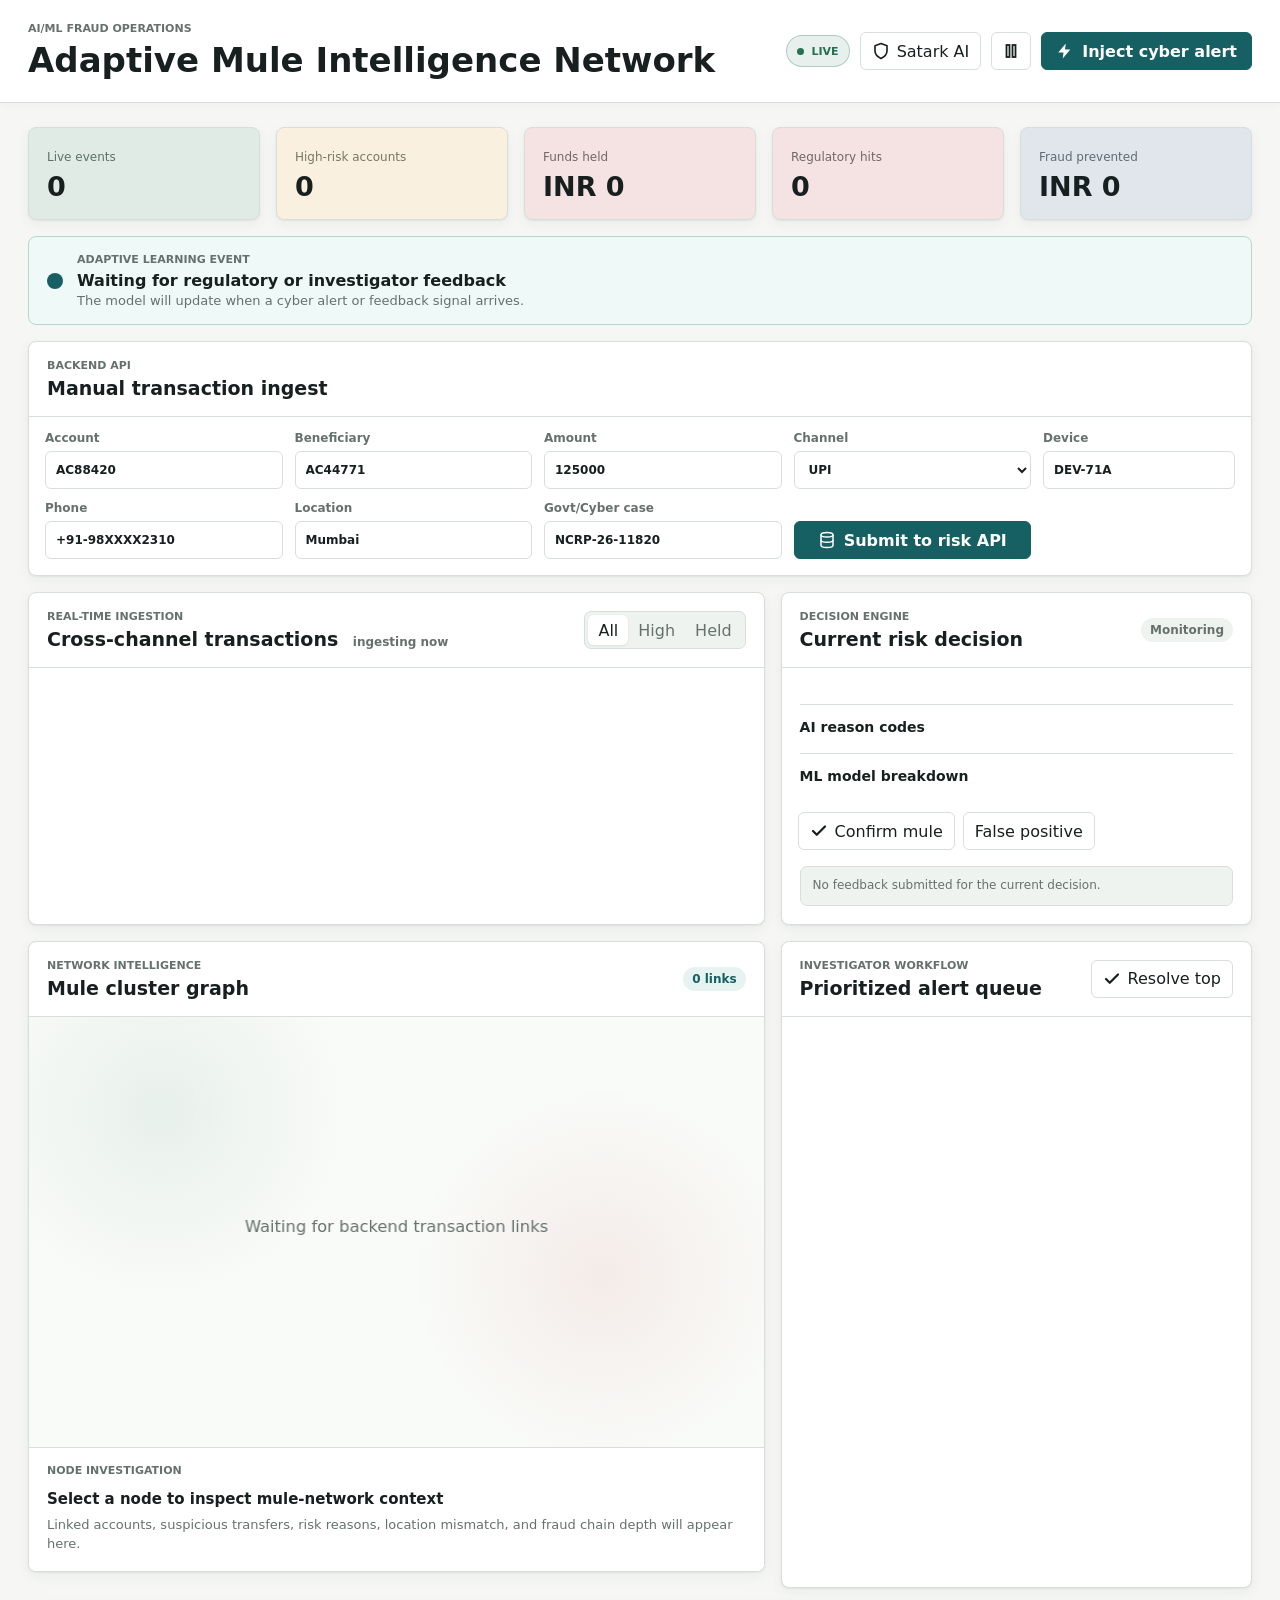
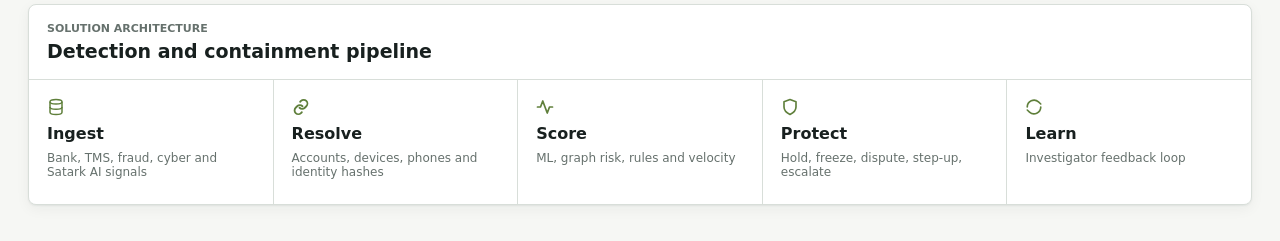
==== frontend/index.html @ 725f992f "Build adaptive mule intelligence prototype" ====
<!doctype html>
<html lang="en">
  <head>
    <meta charset="utf-8" />
    <meta name="viewport" content="width=device-width, initial-scale=1" />
    <title>Adaptive Mule Intelligence Network</title>
    <link rel="stylesheet" href="styles.css" />
  </head>
  <body>
    <header class="app-header">
      <div>
        <p class="eyebrow">AI/ML fraud operations</p>
        <h1>Adaptive Mule Intelligence Network</h1>
      </div>
      <div class="header-actions">
        <span class="live-pill"><i></i>LIVE</span>
        <a class="text-button" href="selfcheck.html">
          <span data-icon="shield"></span>
          Satark AI
        </a>
        <button id="pauseStream" class="icon-button" title="Pause stream" aria-label="Pause stream">
          <span data-icon="pause"></span>
        </button>
        <button id="seedIncident" class="primary-button">
          <span data-icon="zap"></span>
          Inject cyber alert
        </button>
      </div>
    </header>

    <main class="workspace">
      <section class="metrics-strip" aria-label="Risk metrics">
        <article class="risk-card safe">
          <span>Live events</span>
          <strong id="metricEvents">0</strong>
        </article>
        <article class="risk-card review">
          <span>High-risk accounts</span>
          <strong id="metricAccounts">0</strong>
        </article>
        <article class="risk-card freeze">
          <span>Funds held</span>
          <strong id="metricHeld">INR 0</strong>
        </article>
        <article class="risk-card freeze">
          <span>Regulatory hits</span>
          <strong id="metricRegHits">0</strong>
        </article>
        <article class="risk-card prevented">
          <span>Fraud prevented</span>
          <strong id="metricPrevented">INR 0</strong>
        </article>
      </section>

      <section class="adaptive-ticker" aria-live="polite">
        <div class="pulse-dot"></div>
        <div>
          <p class="eyebrow">Adaptive learning event</p>
          <strong id="learningTitle">Waiting for regulatory or investigator feedback</strong>
          <span id="learningDetail">The model will update when a cyber alert or feedback signal arrives.</span>
        </div>
      </section>

      <section class="operations-grid">
        <div class="panel ingest-panel">
          <div class="panel-heading">
            <div>
              <p class="eyebrow">Backend API</p>
              <h2>Manual transaction ingest</h2>
            </div>
          </div>
          <form id="ingestForm" class="ingest-form">
            <label>
              Account
              <input name="account" value="AC88420" required />
            </label>
            <label>
              Beneficiary
              <input name="beneficiary" value="AC44771" required />
            </label>
            <label>
              Amount
              <input name="amount" type="number" min="1" value="125000" required />
            </label>
            <label>
              Channel
              <select name="channel">
                <option>UPI</option>
                <option>IMPS</option>
                <option>NEFT</option>
                <option>RTGS</option>
                <option>CARD</option>
                <option>WALLET</option>
              </select>
            </label>
            <label>
              Device
              <input name="device" value="DEV-71A" required />
            </label>
            <label>
              Phone
              <input name="phone" value="+91-98XXXX2310" required />
            </label>
            <label>
              Location
              <input name="location" value="Mumbai" required />
            </label>
            <label>
              Govt/Cyber case
              <input name="caseId" value="NCRP-26-11820" />
            </label>
            <button class="primary-button" type="submit">
              <span data-icon="database"></span>
              Submit to risk API
            </button>
          </form>
        </div>

        <div class="panel stream-panel">
          <div class="panel-heading">
            <div>
              <p class="eyebrow">Real-time ingestion</p>
              <h2>Cross-channel transactions <small id="feedPulse">ingesting now</small></h2>
            </div>
            <div class="segmented" role="tablist" aria-label="Event filters">
              <button class="active" data-filter="all">All</button>
              <button data-filter="high">High</button>
              <button data-filter="held">Held</button>
            </div>
          </div>
          <div id="transactionList" class="transaction-list" aria-live="polite"></div>
        </div>

        <div class="panel risk-panel">
          <div class="panel-heading">
            <div>
              <p class="eyebrow">Decision engine</p>
              <h2>Current risk decision</h2>
            </div>
            <span id="decisionBadge" class="status-badge neutral">Monitoring</span>
          </div>
          <div id="decisionDetail" class="decision-detail"></div>
          <div class="reason-box">
            <h3>AI reason codes</h3>
            <ul id="reasonCodes"></ul>
          </div>
          <div class="reason-box">
            <h3>ML model breakdown</h3>
            <div id="modelBreakdown" class="model-breakdown"></div>
          </div>
          <div class="feedback-actions">
            <button id="confirmMule" class="text-button">
              <span data-icon="check"></span>
              Confirm mule
            </button>
            <button id="falsePositive" class="text-button">False positive</button>
          </div>
          <div id="feedbackStatus" class="feedback-status" aria-live="polite">No feedback submitted for the current decision.</div>
        </div>

        <div class="panel graph-panel">
          <div class="panel-heading">
            <div>
              <p class="eyebrow">Network intelligence</p>
              <h2>Mule cluster graph</h2>
            </div>
            <span id="clusterCount" class="status-badge">0 links</span>
          </div>
          <canvas id="networkCanvas" width="720" height="430" aria-label="Mule account graph"></canvas>
          <div id="graphTooltip" class="graph-tooltip" hidden></div>
          <div id="graphInspector" class="graph-inspector">
            <p class="eyebrow">Node investigation</p>
            <strong>Select a node to inspect mule-network context</strong>
            <span>Linked accounts, suspicious transfers, risk reasons, location mismatch, and fraud chain depth will appear here.</span>
          </div>
        </div>

        <div class="panel queue-panel">
          <div class="panel-heading">
            <div>
              <p class="eyebrow">Investigator workflow</p>
              <h2>Prioritized alert queue</h2>
            </div>
            <button id="resolveTop" class="text-button">
              <span data-icon="check"></span>
              Resolve top
            </button>
          </div>
          <div id="alertQueue" class="alert-queue"></div>
        </div>
      </section>

      <section class="panel architecture-panel">
        <div class="panel-heading">
          <div>
            <p class="eyebrow">Solution architecture</p>
            <h2>Detection and containment pipeline</h2>
          </div>
        </div>
          <div class="pipeline">
          <div><span data-icon="database"></span><strong>Ingest</strong><small>Bank, TMS, fraud, cyber and Satark AI signals</small></div>
          <div><span data-icon="link"></span><strong>Resolve</strong><small>Accounts, devices, phones and identity hashes</small></div>
          <div><span data-icon="activity"></span><strong>Score</strong><small>ML, graph risk, rules and velocity</small></div>
          <div><span data-icon="shield"></span><strong>Protect</strong><small>Hold, freeze, dispute, step-up, escalate</small></div>
          <div><span data-icon="refresh"></span><strong>Learn</strong><small>Investigator feedback loop</small></div>
        </div>
      </section>
    </main>

    <script src="app.js"></script>
  </body>
</html>
---- frontend/styles.css ----
:root {
  color-scheme: light;
  --bg: #f6f7f4;
  --surface: #ffffff;
  --surface-soft: #eef3f0;
  --ink: #18201f;
  --muted: #66716d;
  --line: #d8ded9;
  --brand: #166064;
  --brand-2: #5f7f3b;
  --danger: #b73535;
  --danger-strong: #a92828;
  --warning: #b36b16;
  --success: #24714d;
  --hold: #2c4f7f;
  --shadow-sm: 0 1px 2px rgba(24, 32, 31, 0.06), 0 4px 14px rgba(24, 32, 31, 0.05);
  --shadow-md: 0 3px 8px rgba(24, 32, 31, 0.08), 0 12px 28px rgba(24, 32, 31, 0.07);
  --space: 16px;
  font-family: Inter, ui-sans-serif, system-ui, -apple-system, BlinkMacSystemFont, "Segoe UI", sans-serif;
}

* {
  box-sizing: border-box;
}

body {
  margin: 0;
  min-height: 100vh;
  background: var(--bg);
  color: var(--ink);
}

button {
  font: inherit;
}

a {
  text-decoration: none;
}

.app-header {
  display: flex;
  align-items: center;
  justify-content: space-between;
  gap: 20px;
  padding: 22px 28px;
  border-bottom: 1px solid var(--line);
  background: rgba(255, 255, 255, 0.92);
  box-shadow: 0 1px 10px rgba(24, 32, 31, 0.04);
  position: sticky;
  top: 0;
  z-index: 10;
}

.eyebrow {
  margin: 0 0 5px;
  color: var(--muted);
  font-size: 11px;
  font-weight: 700;
  letter-spacing: 0;
  text-transform: uppercase;
}

h1,
h2,
h3 {
  margin: 0;
  letter-spacing: 0;
}

h1 {
  font-size: clamp(24px, 4vw, 34px);
}

h2 {
  font-size: 19px;
  font-weight: 800;
}

h2 small {
  color: var(--muted);
  font-size: 12px;
  font-weight: 700;
  margin-left: 8px;
}

h3 {
  font-size: 14px;
}

.header-actions,
.panel-heading,
.segmented,
.text-button,
.primary-button {
  display: flex;
  align-items: center;
}

.header-actions {
  gap: 10px;
}

.live-pill {
  display: inline-flex;
  align-items: center;
  gap: 7px;
  min-height: 32px;
  border: 1px solid rgba(36, 113, 77, 0.28);
  border-radius: 999px;
  padding: 0 10px;
  color: var(--success);
  background: rgba(36, 113, 77, 0.1);
  font-size: 11px;
  font-weight: 900;
}

.live-pill i {
  width: 7px;
  height: 7px;
  border-radius: 50%;
  background: var(--success);
  box-shadow: 0 0 0 0 rgba(36, 113, 77, 0.45);
  animation: liveBlink 1.25s ease-out infinite;
}

.primary-button,
.text-button,
.icon-button,
.segmented button {
  border: 1px solid var(--line);
  background: var(--surface);
  color: var(--ink);
  border-radius: 6px;
  min-height: 38px;
  cursor: pointer;
}

.primary-button {
  gap: 8px;
  padding: 0 14px;
  background: var(--brand);
  border-color: var(--brand);
  color: #fff;
  font-weight: 700;
}

.text-button {
  gap: 7px;
  padding: 0 11px;
}

.icon-button {
  width: 40px;
  display: grid;
  place-items: center;
}

[data-icon] {
  width: 18px;
  height: 18px;
  display: inline-block;
  background: currentColor;
  mask-size: contain;
  mask-repeat: no-repeat;
  mask-position: center;
}

[data-icon="pause"] { mask-image: url("data:image/svg+xml,%3Csvg xmlns='http://www.w3.org/2000/svg' viewBox='0 0 24 24' fill='none' stroke='black' stroke-width='2.4' stroke-linecap='round'%3E%3Crect x='6' y='4' width='4' height='16'/%3E%3Crect x='14' y='4' width='4' height='16'/%3E%3C/svg%3E"); }
[data-icon="play"] { mask-image: url("data:image/svg+xml,%3Csvg xmlns='http://www.w3.org/2000/svg' viewBox='0 0 24 24' fill='black'%3E%3Cpath d='M8 5v14l11-7z'/%3E%3C/svg%3E"); }
[data-icon="zap"] { mask-image: url("data:image/svg+xml,%3Csvg xmlns='http://www.w3.org/2000/svg' viewBox='0 0 24 24' fill='black'%3E%3Cpath d='M13 2 3 14h7l-1 8 10-12h-7z'/%3E%3C/svg%3E"); }
[data-icon="check"] { mask-image: url("data:image/svg+xml,%3Csvg xmlns='http://www.w3.org/2000/svg' viewBox='0 0 24 24' fill='none' stroke='black' stroke-width='3' stroke-linecap='round' stroke-linejoin='round'%3E%3Cpath d='m20 6-11 11-5-5'/%3E%3C/svg%3E"); }
[data-icon="database"] { mask-image: url("data:image/svg+xml,%3Csvg xmlns='http://www.w3.org/2000/svg' viewBox='0 0 24 24' fill='none' stroke='black' stroke-width='2'%3E%3Cellipse cx='12' cy='5' rx='8' ry='3'/%3E%3Cpath d='M4 5v14c0 1.7 3.6 3 8 3s8-1.3 8-3V5'/%3E%3Cpath d='M4 12c0 1.7 3.6 3 8 3s8-1.3 8-3'/%3E%3C/svg%3E"); }
[data-icon="link"] { mask-image: url("data:image/svg+xml,%3Csvg xmlns='http://www.w3.org/2000/svg' viewBox='0 0 24 24' fill='none' stroke='black' stroke-width='2.4' stroke-linecap='round'%3E%3Cpath d='M10 13a5 5 0 0 0 7.1 0l2-2a5 5 0 0 0-7.1-7.1l-1.1 1.1'/%3E%3Cpath d='M14 11a5 5 0 0 0-7.1 0l-2 2A5 5 0 0 0 12 20.1l1.1-1.1'/%3E%3C/svg%3E"); }
[data-icon="activity"] { mask-image: url("data:image/svg+xml,%3Csvg xmlns='http://www.w3.org/2000/svg' viewBox='0 0 24 24' fill='none' stroke='black' stroke-width='2.3' stroke-linecap='round' stroke-linejoin='round'%3E%3Cpath d='M22 12h-4l-3 8-6-16-3 8H2'/%3E%3C/svg%3E"); }
[data-icon="shield"] { mask-image: url("data:image/svg+xml,%3Csvg xmlns='http://www.w3.org/2000/svg' viewBox='0 0 24 24' fill='none' stroke='black' stroke-width='2.2' stroke-linejoin='round'%3E%3Cpath d='M12 22s8-4 8-10V5l-8-3-8 3v7c0 6 8 10 8 10z'/%3E%3C/svg%3E"); }
[data-icon="refresh"] { mask-image: url("data:image/svg+xml,%3Csvg xmlns='http://www.w3.org/2000/svg' viewBox='0 0 24 24' fill='none' stroke='black' stroke-width='2.2' stroke-linecap='round' stroke-linejoin='round'%3E%3Cpath d='M21 12a9 9 0 0 1-15 6.7L3 16'/%3E%3Cpath d='M3 12a9 9 0 0 1 15-6.7L21 8'/%3E%3C/svg%3E"); }
[data-icon="mic"] { mask-image: url("data:image/svg+xml,%3Csvg xmlns='http://www.w3.org/2000/svg' viewBox='0 0 24 24' fill='none' stroke='black' stroke-width='2.4' stroke-linecap='round' stroke-linejoin='round'%3E%3Cpath d='M12 2a3 3 0 0 0-3 3v7a3 3 0 0 0 6 0V5a3 3 0 0 0-3-3Z'/%3E%3Cpath d='M19 10v2a7 7 0 0 1-14 0v-2'/%3E%3Cpath d='M12 19v3'/%3E%3C/svg%3E"); }
[data-icon="volume"] { mask-image: url("data:image/svg+xml,%3Csvg xmlns='http://www.w3.org/2000/svg' viewBox='0 0 24 24' fill='none' stroke='black' stroke-width='2.3' stroke-linecap='round' stroke-linejoin='round'%3E%3Cpath d='M11 5 6 9H3v6h3l5 4V5Z'/%3E%3Cpath d='M15.5 8.5a5 5 0 0 1 0 7'/%3E%3Cpath d='M18.5 5.5a9 9 0 0 1 0 13'/%3E%3C/svg%3E"); }
[data-icon="upload"] { mask-image: url("data:image/svg+xml,%3Csvg xmlns='http://www.w3.org/2000/svg' viewBox='0 0 24 24' fill='none' stroke='black' stroke-width='2.3' stroke-linecap='round' stroke-linejoin='round'%3E%3Cpath d='M12 16V4'/%3E%3Cpath d='m7 9 5-5 5 5'/%3E%3Cpath d='M20 16.5V20H4v-3.5'/%3E%3C/svg%3E"); }

.workspace {
  padding: 24px 28px 36px;
}

.metrics-strip {
  display: grid;
  grid-template-columns: repeat(5, minmax(0, 1fr));
  gap: var(--space);
  margin-bottom: var(--space);
}

.metrics-strip article,
.panel {
  background: var(--surface);
  border: 1px solid var(--line);
  border-radius: 8px;
  box-shadow: var(--shadow-sm);
  transition: transform 160ms ease, box-shadow 160ms ease, border-color 160ms ease;
}

.metrics-strip article {
  position: relative;
  padding: 18px;
  overflow: hidden;
}

.metrics-strip article:hover,
.panel:hover {
  transform: translateY(-1px);
  box-shadow: var(--shadow-md);
}

.risk-card::before {
  content: "";
  position: absolute;
  inset: 0;
  opacity: 0.14;
  pointer-events: none;
}

.risk-card.safe::before {
  background: #24714d;
}

.risk-card.review::before {
  background: #d89823;
}

.risk-card.freeze::before {
  background: #b73535;
}

.risk-card.prevented::before {
  background: #2c4f7f;
}

.risk-card.learning::before {
  background: #166064;
}

.risk-card.freeze,
.risk-card.prevented {
  animation: riskPulse 2.4s ease-in-out infinite;
}

.metrics-strip span,
.item-meta,
.alert-meta,
small {
  color: var(--muted);
  font-size: 12px;
}

.metrics-strip strong {
  position: relative;
  display: block;
  margin-top: 8px;
  font-size: 27px;
  line-height: 1.05;
}

.adaptive-ticker {
  display: flex;
  align-items: center;
  gap: 14px;
  margin-bottom: var(--space);
  padding: 16px 18px;
  border: 1px solid #b9d5d1;
  border-radius: 8px;
  background: #eff9f7;
  box-shadow: 0 0 0 0 rgba(22, 96, 100, 0.24);
  animation: fraudPulse 2s ease-in-out infinite;
}

.adaptive-ticker strong,
.adaptive-ticker span {
  display: block;
}

.adaptive-ticker span {
  color: var(--muted);
  font-size: 13px;
  margin-top: 3px;
}

.pulse-dot {
  width: 16px;
  height: 16px;
  border-radius: 50%;
  background: var(--brand);
  box-shadow: 0 0 0 0 rgba(22, 96, 100, 0.5);
  animation: dotPulse 1.25s ease-out infinite;
  flex: 0 0 auto;
}

.operations-grid {
  display: grid;
  grid-template-columns: minmax(320px, 1.25fr) minmax(300px, 0.8fr);
  gap: var(--space);
}

.ingest-panel {
  grid-column: 1 / -1;
}

.ingest-form,
.identity-form {
  display: grid;
}

.ingest-form {
  grid-template-columns: repeat(4, minmax(0, 1fr)) auto;
  gap: 12px;
  align-items: end;
  padding: 14px 16px 16px;
}

.ingest-form label,
.identity-form label {
  color: var(--muted);
  display: grid;
  gap: 6px;
  font-size: 12px;
  font-weight: 700;
}

.ingest-form input,
.ingest-form select,
.identity-form input {
  width: 100%;
  min-height: 38px;
  border: 1px solid var(--line);
  border-radius: 6px;
  background: #fff;
  color: var(--ink);
  font: inherit;
  padding: 0 10px;
}

.ingest-form button {
  justify-content: center;
  white-space: nowrap;
}

.identity-form {
  grid-template-columns: 150px minmax(180px, 1fr) minmax(190px, 0.9fr) auto;
  gap: 12px;
  align-items: end;
  padding: 14px 16px 16px;
}

.identity-type {
  align-self: end;
}

.consent-row {
  grid-template-columns: 18px 1fr;
  align-items: center;
  gap: 8px;
  min-height: 38px;
  color: var(--ink);
}

.consent-row input {
  min-height: auto;
}

.identity-result {
  margin: 0 16px 14px;
  border: 1px solid var(--line);
  border-radius: 7px;
  background: var(--surface-soft);
  padding: 13px;
}

.identity-result.review {
  border-color: rgba(179, 107, 22, 0.34);
  background: rgba(179, 107, 22, 0.08);
}

.identity-result.urgent {
  border-color: rgba(169, 40, 40, 0.34);
  background: rgba(169, 40, 40, 0.08);
}

.identity-result.clear {
  border-color: rgba(36, 113, 77, 0.26);
  background: rgba(36, 113, 77, 0.08);
}

.identity-result strong,
.identity-result span {
  display: block;
}

.identity-result span,
.identity-result li span,
.identity-history-item span {
  color: var(--muted);
  font-size: 12px;
  line-height: 1.45;
}

.identity-result ul {
  margin: 10px 0 0;
  padding-left: 18px;
}

.identity-result li + li {
  margin-top: 8px;
}

.identity-history {
  display: grid;
  grid-template-columns: repeat(2, minmax(0, 1fr));
  gap: 8px;
  padding: 0 16px 16px;
}

.identity-history-item {
  border: 1px solid var(--line);
  border-radius: 7px;
  background: #fff;
  padding: 10px;
}

.identity-history-item.review {
  border-color: rgba(179, 107, 22, 0.28);
}

.identity-history-item.urgent {
  border-color: rgba(169, 40, 40, 0.32);
}

.selfcheck-page {
  background:
    linear-gradient(180deg, #f8faf7 0, #eef5f2 100%);
  font-size: 18px;
}

.selfcheck-header {
  position: static;
}

.selfcheck-shell {
  width: min(1180px, calc(100% - 32px));
  margin: 0 auto;
  padding: 24px 0 40px;
}

.selfcheck-intro {
  display: grid;
  grid-template-columns: minmax(0, 1fr) minmax(260px, 0.45fr);
  gap: 24px;
  align-items: end;
  margin-bottom: 18px;
}

.selfcheck-intro h2 {
  max-width: 760px;
  font-size: clamp(28px, 5vw, 46px);
  line-height: 1.05;
}

.selfcheck-intro p {
  max-width: 720px;
  color: var(--muted);
  font-size: 18px;
  line-height: 1.6;
}

.language-picker {
  display: flex;
  align-items: center;
  gap: 8px;
  color: var(--muted);
  font-size: 13px;
  font-weight: 800;
}

.language-picker select {
  min-height: 42px;
  border: 1px solid var(--line);
  border-radius: 6px;
  background: #fff;
  color: var(--ink);
  font: inherit;
  padding: 0 10px;
}

.selfcheck-trust-strip {
  display: grid;
  gap: 8px;
}

.selfcheck-trust-strip span {
  display: flex;
  justify-content: space-between;
  gap: 14px;
  border: 1px solid var(--line);
  border-radius: 7px;
  background: #fff;
  color: var(--muted);
  padding: 12px 14px;
  font-size: 15px;
}

.selfcheck-trust-strip strong {
  color: var(--ink);
}

.selfcheck-grid {
  display: grid;
  grid-template-columns: minmax(0, 1fr);
  gap: var(--space);
  max-width: 820px;
  margin: 0 auto;
}

.voice-panel {
  display: flex;
  align-items: center;
  justify-content: space-between;
  gap: 16px;
  padding: 18px;
  margin-bottom: var(--space);
  background: #fff;
}

.voice-copy {
  display: grid;
  gap: 5px;
}

.voice-copy span {
  color: var(--muted);
  font-size: 16px;
  line-height: 1.45;
}

.voice-actions {
  display: flex;
  gap: 10px;
  flex-wrap: wrap;
}

.voice-button {
  display: inline-flex;
  align-items: center;
  justify-content: center;
  gap: 10px;
  min-height: 56px;
  border: 1px solid var(--danger-strong);
  border-radius: 8px;
  background: var(--danger-strong);
  color: #fff;
  cursor: pointer;
  font: inherit;
  font-weight: 900;
  padding: 0 20px;
}

.voice-button.listening {
  animation: blinkSeverity 1s steps(2, jump-none) infinite;
}

.large-touch {
  min-height: 56px;
  font-weight: 800;
}

.selfcheck-form {
  display: grid;
  gap: 16px;
  padding: 20px;
}

.selfcheck-form label {
  color: var(--muted);
  display: grid;
  gap: 7px;
  font-size: 16px;
  font-weight: 800;
}

.selfcheck-form input {
  width: 100%;
  min-height: 58px;
  border: 1px solid var(--line);
  border-radius: 6px;
  background: #fff;
  color: var(--ink);
  font: inherit;
  padding: 0 14px;
  font-size: 22px;
}

.selfcheck-form .primary-button {
  justify-content: center;
  min-height: 58px;
  font-size: 19px;
}

.selfcheck-result {
  min-height: 210px;
  margin: 18px;
  display: grid;
  align-content: center;
  gap: 8px;
}

.next-steps {
  margin: 0 18px 18px;
  border: 1px solid var(--line);
  border-radius: 7px;
  background: #fff;
  padding: 15px;
}

.next-steps.review {
  border-color: rgba(179, 107, 22, 0.34);
}

.next-steps.urgent {
  border-color: rgba(169, 40, 40, 0.34);
}

.next-steps strong,
.next-steps span {
  display: block;
}

.next-steps span {
  color: var(--muted);
  font-size: 16px;
  line-height: 1.45;
  margin-top: 4px;
}

.selfcheck-history {
  grid-template-columns: 1fr;
  padding: 18px;
}

.guidance-list {
  display: grid;
  gap: 1px;
  background: var(--line);
}

.guidance-list article {
  display: grid;
  grid-template-columns: 24px 1fr;
  gap: 12px;
  background: #fff;
  padding: 16px 18px;
}

.guidance-list [data-icon] {
  color: var(--brand);
}

.guidance-list p {
  color: var(--muted);
  font-size: 16px;
  line-height: 1.45;
  margin: 4px 0 0;
}

.report-contacts {
  display: grid;
  gap: 8px;
  margin-top: 12px;
}

.report-contacts li {
  line-height: 1.4;
}

.satark-page {
  --satark-bg: #f7fbfd;
  --satark-blue: #2d7fb8;
  --satark-blue-soft: #e8f4fb;
  --satark-green: #2f8f68;
  --satark-green-soft: #e9f8ef;
  --satark-ink: #17313b;
  --satark-muted: #5f7680;
  --satark-line: #d8e8ef;
  background: var(--satark-bg);
  color: var(--satark-ink);
  font-family: "Segoe UI", Arial, "Noto Sans", sans-serif;
}

.satark-header {
  display: grid;
  grid-template-columns: 1fr auto 1fr;
  align-items: center;
  gap: 16px;
  width: min(1080px, calc(100% - 32px));
  margin: 0 auto;
  padding: 10px 0 0;
}

.satark-brand {
  grid-column: 2;
  text-align: center;
}

.satark-header h1 {
  font-size: clamp(32px, 6vw, 50px);
  font-weight: 650;
  letter-spacing: 0;
}

.satark-header-actions {
  display: flex;
  align-items: center;
  gap: 12px;
  flex-wrap: wrap;
  grid-column: 3;
  justify-self: end;
}

.satark-status,
.satark-inline-status {
  display: inline-flex;
  align-items: center;
  width: fit-content;
  min-height: 34px;
  border-radius: 999px;
  background: var(--satark-green-soft);
  color: var(--satark-green);
  font-size: 13px;
  font-weight: 900;
  padding: 0 12px;
}

.satark-status.danger,
.satark-inline-status.danger {
  background: #fff0f0;
  color: #b04444;
}

.satark-inline-status.watch {
  background: #fff5df;
  color: #9b6817;
}

.satark-shell {
  width: min(1080px, calc(100% - 24px));
  margin: 0 auto;
  padding: 0 0 36px;
}

.satark-detection {
  min-height: calc(100svh - 80px);
  display: grid;
  align-content: start;
  gap: 14px;
  padding: 8px 0 30px;
}

.satark-hero-copy {
  max-width: 760px;
  margin: 0 auto;
  text-align: center;
}

.satark-page .eyebrow {
  font-weight: 700;
}

.satark-page strong,
.satark-page h2,
.satark-page label {
  letter-spacing: 0;
}

.satark-hero-copy h2 {
  font-size: clamp(22px, 4vw, 34px);
  line-height: 1.18;
  font-weight: 650;
}

.satark-hero-copy p {
  color: var(--satark-muted);
  font-size: 18px;
  line-height: 1.55;
  margin: 14px auto 0;
  max-width: 650px;
}

.satark-search-card,
.satark-result-card,
.satark-accordion,
.satark-recommendation,
.satark-upload-section,
.satark-help,
.satark-voice-card {
  border: 1px solid var(--satark-line);
  border-radius: 18px;
  background: rgba(255, 255, 255, 0.96);
  box-shadow: 0 14px 40px rgba(45, 127, 184, 0.08);
}

.satark-search-card {
  display: grid;
  gap: 18px;
  width: min(720px, 100%);
  margin: 0 auto;
  padding: clamp(18px, 4vw, 30px);
}

.satark-tabs {
  display: grid;
  grid-template-columns: 1fr 1fr;
  gap: 8px;
  padding: 6px;
  border-radius: 14px;
  background: var(--satark-blue-soft);
}

.satark-tabs button {
  min-height: 52px;
  border: 0;
  border-radius: 10px;
  background: transparent;
  color: var(--satark-muted);
  cursor: pointer;
  font: inherit;
  font-weight: 700;
}

.satark-tabs button.active {
  background: #fff;
  color: var(--satark-blue);
  box-shadow: 0 4px 18px rgba(45, 127, 184, 0.12);
}

.satark-input-label {
  display: grid;
  gap: 8px;
  color: var(--satark-muted);
  font-size: 16px;
  font-weight: 700;
}

.satark-input-label input {
  width: 100%;
  min-height: 68px;
  border: 2px solid var(--satark-line);
  border-radius: 16px;
  background: #fff;
  color: var(--satark-ink);
  font: inherit;
  font-size: clamp(22px, 6vw, 32px);
  font-weight: 800;
  text-align: center;
  padding: 0 16px;
}

.satark-input-label input:focus {
  outline: 4px solid rgba(45, 127, 184, 0.15);
  border-color: var(--satark-blue);
}

.satark-consent {
  display: grid;
  grid-template-columns: 24px 1fr;
  gap: 10px;
  align-items: start;
  color: var(--satark-muted);
  font-size: 15px;
  line-height: 1.45;
}

.satark-consent input {
  width: 22px;
  height: 22px;
  margin-top: 1px;
}

.satark-primary,
.satark-voice-button,
.satark-soft-button {
  display: inline-flex;
  align-items: center;
  justify-content: center;
  gap: 10px;
  min-height: 62px;
  border-radius: 16px;
  cursor: pointer;
  font: inherit;
  font-size: 18px;
  font-weight: 700;
  padding: 0 20px;
}

.satark-primary {
  border: 1px solid var(--satark-blue);
  background: var(--satark-blue);
  color: #fff;
}

.satark-soft-button,
.satark-voice-button {
  border: 1px solid var(--satark-line);
  background: var(--satark-blue-soft);
  color: var(--satark-blue);
}

.satark-microcopy {
  margin: 0;
  color: var(--satark-green);
  font-size: 14px;
  font-weight: 800;
  text-align: center;
}

.satark-voice-card {
  width: min(720px, 100%);
  margin: 0 auto;
  display: flex;
  align-items: center;
  justify-content: space-between;
  gap: 14px;
  padding: 16px;
}

.satark-voice-card strong,
.satark-voice-card span {
  display: block;
}

.satark-voice-card span {
  color: var(--satark-muted);
  font-size: 15px;
  line-height: 1.4;
  margin-top: 3px;
}

.satark-result-section {
  display: grid;
  gap: 14px;
  width: min(720px, 100%);
  margin: 0 auto 26px;
  scroll-margin-top: 20px;
}

.satark-result-card {
  display: grid;
  grid-template-columns: 170px 1fr;
  gap: 22px;
  align-items: center;
  padding: clamp(18px, 4vw, 28px);
}

.satark-score-ring {
  --score: 0;
  width: 150px;
  aspect-ratio: 1;
  border-radius: 50%;
  display: grid;
  place-items: center;
  text-align: center;
  background:
    radial-gradient(circle at center, #fff 58%, transparent 60%),
    conic-gradient(var(--ring-color, var(--satark-green)) calc(var(--score) * 1%), #edf3f6 0);
}

.satark-score-ring strong {
  display: block;
  font-size: 34px;
  line-height: 1;
}

.satark-score-ring small {
  color: var(--satark-muted);
  font-size: 15px;
  font-weight: 900;
}

.satark-score-ring span {
  display: block;
  color: var(--satark-muted);
  font-size: 12px;
  font-weight: 900;
  margin-top: 5px;
  text-transform: uppercase;
}

.satark-score-ring.safe {
  --ring-color: var(--satark-green);
}

.satark-score-ring.watch {
  --ring-color: #d99a2b;
}

.satark-score-ring.danger {
  --ring-color: #d45b5b;
}

.satark-result-copy h2 {
  font-size: clamp(23px, 5vw, 34px);
  line-height: 1.12;
  margin-top: 10px;
}

.satark-result-copy p,
.satark-match-list span {
  color: var(--satark-muted);
  font-size: 17px;
  line-height: 1.5;
}

.satark-risk-badge {
  display: inline-flex;
  width: fit-content;
  border-radius: 999px;
  padding: 7px 12px;
  font-size: 13px;
  font-weight: 950;
}

.satark-risk-badge.safe {
  background: var(--satark-green-soft);
  color: var(--satark-green);
}

.satark-risk-badge.watch {
  background: #fff5df;
  color: #9b6817;
}

.satark-risk-badge.danger {
  background: #fff0f0;
  color: #b04444;
}

.satark-accordion {
  padding: 0;
  overflow: hidden;
}

.satark-accordion summary {
  cursor: pointer;
  min-height: 58px;
  display: flex;
  align-items: center;
  padding: 0 18px;
  color: var(--satark-ink);
  font-weight: 900;
}

.satark-accordion ul {
  margin: 0;
  padding: 0 22px 18px 40px;
  color: var(--satark-muted);
  line-height: 1.7;
}

.satark-recommendation {
  padding: 18px;
}

.satark-recommendation strong {
  display: block;
  font-size: 18px;
}

.satark-recommendation span {
  display: block;
  color: var(--satark-muted);
  font-size: 16px;
  line-height: 1.5;
  margin-top: 5px;
}

.satark-upload-section,
.satark-help {
  width: min(720px, 100%);
  margin: 0 auto 18px;
  padding: clamp(18px, 4vw, 24px);
}

.satark-upload-section h2,
.satark-help h2 {
  font-size: 25px;
}

.satark-upload-section p {
  color: var(--satark-muted);
  line-height: 1.5;
}

.satark-upload-grid {
  display: grid;
  grid-template-columns: 1fr 1fr;
  gap: 12px;
  margin-top: 14px;
}

.satark-upload-box {
  min-height: 160px;
  border: 2px dashed #abd4e8;
  border-radius: 18px;
  display: grid;
  place-items: center;
  align-content: center;
  gap: 7px;
  color: var(--satark-blue);
  background: #fbfdff;
  text-align: center;
  cursor: pointer;
  padding: 16px;
}

.satark-upload-box input {
  display: none;
}

.satark-upload-box [data-icon] {
  width: 34px;
  height: 34px;
}

.satark-upload-box small {
  color: var(--satark-muted);
  font-size: 13px;
}

.satark-help-list {
  display: grid;
  gap: 10px;
}

.satark-help-list article {
  border-radius: 14px;
  background: var(--satark-green-soft);
  padding: 14px;
}

.satark-help-list p {
  color: var(--satark-muted);
  line-height: 1.45;
  margin: 5px 0 0;
}

@media (max-width: 720px) {
  .satark-header,
  .satark-header-actions,
  .satark-voice-card {
    align-items: stretch;
    flex-direction: column;
  }

  .satark-header {
    display: grid;
    grid-template-columns: 1fr;
  }

  .satark-brand,
  .satark-header-actions {
    grid-column: auto;
    justify-self: stretch;
    text-align: center;
  }

  .satark-detection {
    min-height: auto;
    padding-top: 12px;
  }

  .satark-result-card {
    grid-template-columns: 1fr;
    justify-items: center;
    text-align: center;
  }

  .satark-upload-grid {
    grid-template-columns: 1fr;
  }

  .language-picker,
  .language-picker select,
  .satark-primary,
  .satark-voice-button,
  .satark-soft-button {
    width: 100%;
  }
}

.panel {
  min-width: 0;
  overflow: hidden;
}

.panel-heading {
  justify-content: space-between;
  gap: 12px;
  padding: 17px 18px;
  border-bottom: 1px solid var(--line);
}

.segmented {
  padding: 3px;
  border: 1px solid var(--line);
  border-radius: 7px;
  background: var(--surface-soft);
}

.segmented button {
  min-height: 30px;
  padding: 0 10px;
  border: 0;
  background: transparent;
  color: var(--muted);
}

.segmented button.active {
  background: var(--surface);
  color: var(--ink);
  box-shadow: 0 1px 3px rgba(0, 0, 0, 0.08);
}

.transaction-list,
.alert-queue {
  display: grid;
  gap: 10px;
  padding: 14px;
  max-height: 456px;
  overflow: auto;
  scroll-behavior: smooth;
}

.transaction-item,
.alert-item {
  border: 1px solid var(--line);
  border-radius: 7px;
  padding: 12px;
  background: #fff;
  box-shadow: 0 1px 5px rgba(24, 32, 31, 0.04);
  transition: transform 160ms ease, border-color 160ms ease, box-shadow 160ms ease;
}

.transaction-item {
  position: relative;
  animation: transactionFlow 420ms ease-out both;
}

.transaction-item:first-child {
  box-shadow: 0 0 0 1px rgba(22, 96, 100, 0.1), var(--shadow-sm);
}

.transaction-item:hover,
.alert-item:hover {
  transform: translateY(-1px);
  border-color: #c6d0ca;
  box-shadow: var(--shadow-sm);
}

.transaction-item::before {
  content: "";
  position: absolute;
  left: 0;
  top: 0;
  bottom: 0;
  width: 4px;
  background: var(--success);
}

.transaction-item.risk-review::before {
  background: var(--warning);
}

.transaction-item.risk-freeze::before {
  background: var(--danger-strong);
  animation: blinkSeverity 1s steps(2, jump-none) infinite;
}

.transaction-item.risk-freeze {
  border-color: rgba(169, 40, 40, 0.38);
  box-shadow: 0 0 0 1px rgba(169, 40, 40, 0.08), var(--shadow-sm);
}

.transaction-item.risk-review {
  border-color: rgba(179, 107, 22, 0.34);
}

.item-top,
.alert-top {
  display: flex;
  align-items: start;
  justify-content: space-between;
  gap: 10px;
}

.channel {
  font-weight: 800;
  color: var(--brand);
}

.amount {
  font-weight: 800;
}

.risk-chip {
  display: inline-flex;
  align-items: center;
  min-height: 22px;
  border-radius: 999px;
  padding: 2px 8px;
  font-size: 11px;
  font-weight: 800;
  margin-left: 8px;
  vertical-align: 1px;
}

.risk-chip.safe {
  color: var(--success);
  background: rgba(36, 113, 77, 0.12);
}

.risk-chip.review {
  color: var(--warning);
  background: rgba(179, 107, 22, 0.14);
}

.risk-chip.freeze {
  color: var(--danger-strong);
  background: rgba(169, 40, 40, 0.12);
}

.risk-meter {
  height: 7px;
  margin-top: 10px;
  border-radius: 999px;
  background: var(--surface-soft);
  overflow: hidden;
}

.risk-meter span {
  display: block;
  height: 100%;
  background: var(--success);
}

.risk-meter span.medium {
  background: var(--warning);
}

.risk-meter span.high {
  background: var(--danger);
}

.status-badge {
  white-space: nowrap;
  border-radius: 999px;
  padding: 5px 9px;
  color: var(--brand);
  background: #e7f3f1;
  font-size: 12px;
  font-weight: 800;
}

.status-badge.high,
.status-badge.block {
  color: #fff;
  background: var(--danger-strong);
  animation: blinkSeverity 1s steps(2, jump-none) infinite;
}

.status-badge.hold {
  color: #fff;
  background: var(--hold);
  animation: alertGlow 1.8s ease-in-out infinite;
}

.status-badge.medium {
  color: #fff;
  background: var(--warning);
}

.status-badge.neutral {
  color: var(--muted);
  background: var(--surface-soft);
}

.decision-detail {
  padding: 18px;
  display: grid;
  grid-template-columns: repeat(2, minmax(0, 1fr));
  gap: 12px;
}

.detail-cell {
  border: 1px solid var(--line);
  border-radius: 7px;
  padding: 12px;
  background: var(--surface-soft);
}

.detail-cell span {
  display: block;
  color: var(--muted);
  font-size: 12px;
  margin-bottom: 4px;
}

.detail-cell strong {
  font-size: 16px;
  overflow-wrap: anywhere;
}

.reason-box {
  margin: 0 18px 18px;
  border-top: 1px solid var(--line);
  padding-top: 14px;
}

.reason-box ul {
  margin: 10px 0 0;
  padding-left: 18px;
  color: var(--muted);
  line-height: 1.55;
}

.model-breakdown {
  display: grid;
  grid-template-columns: repeat(2, minmax(0, 1fr));
  gap: 10px;
  margin-top: 10px;
}

.model-chip {
  border: 1px solid var(--line);
  border-radius: 7px;
  background: var(--surface-soft);
  padding: 10px;
}

.model-chip span {
  display: block;
  color: var(--muted);
  font-size: 11px;
}

.model-chip strong {
  display: block;
  margin-top: 3px;
  font-size: 14px;
  line-height: 1.25;
  overflow-wrap: anywhere;
}

.feedback-actions {
  display: flex;
  gap: 8px;
  padding: 0 16px 16px;
  flex-wrap: wrap;
}

.feedback-actions .text-button {
  transition: transform 140ms ease, box-shadow 180ms ease, border-color 180ms ease, background 180ms ease;
}

.feedback-actions .text-button:active {
  transform: translateY(1px);
}

.feedback-actions .text-button.loading {
  color: var(--muted);
  background: var(--surface-soft);
  cursor: wait;
}

.feedback-actions .text-button.success {
  border-color: rgba(36, 113, 77, 0.35);
  background: rgba(36, 113, 77, 0.1);
  color: var(--success);
  box-shadow: 0 0 0 3px rgba(36, 113, 77, 0.09);
}

#falsePositive.success {
  border-color: rgba(179, 107, 22, 0.35);
  background: rgba(179, 107, 22, 0.1);
  color: var(--warning);
  box-shadow: 0 0 0 3px rgba(179, 107, 22, 0.09);
}

.feedback-status {
  margin: 0 18px 18px;
  border: 1px solid var(--line);
  border-radius: 7px;
  background: var(--surface-soft);
  color: var(--muted);
  font-size: 12px;
  line-height: 1.45;
  padding: 10px 12px;
  overflow-wrap: anywhere;
  transition: border-color 180ms ease, background 180ms ease, color 180ms ease;
}

.feedback-status.success {
  border-color: rgba(36, 113, 77, 0.28);
  background: rgba(36, 113, 77, 0.09);
  color: var(--success);
}

.feedback-status.review {
  border-color: rgba(179, 107, 22, 0.28);
  background: rgba(179, 107, 22, 0.09);
  color: var(--warning);
}

.graph-panel {
  grid-column: 1;
}

.queue-panel {
  grid-column: 2;
  grid-row: span 2;
}

canvas {
  display: block;
  width: 100%;
  height: 430px;
  cursor: pointer;
  background:
    radial-gradient(circle at 18% 22%, rgba(36, 113, 77, 0.08), transparent 28%),
    radial-gradient(circle at 78% 60%, rgba(183, 53, 53, 0.08), transparent 30%),
    #f9fbf8;
}

.graph-panel {
  position: relative;
}

.graph-tooltip {
  position: absolute;
  z-index: 4;
  max-width: 260px;
  border: 1px solid rgba(22, 96, 100, 0.2);
  border-radius: 7px;
  background: rgba(255, 255, 255, 0.96);
  box-shadow: var(--shadow-md);
  padding: 10px;
  color: var(--ink);
  font-size: 12px;
  pointer-events: none;
}

.graph-tooltip strong {
  display: block;
  margin-bottom: 4px;
}

.graph-tooltip span {
  display: block;
  color: var(--muted);
  line-height: 1.35;
}

.graph-inspector {
  border-top: 1px solid var(--line);
  padding: 16px 18px 18px;
  display: grid;
  gap: 8px;
  background: #fff;
}

.graph-inspector strong {
  font-size: 15px;
}

.graph-inspector span,
.graph-inspector li {
  color: var(--muted);
  font-size: 13px;
  line-height: 1.45;
}

.graph-inspector ul {
  margin: 2px 0 0;
  padding-left: 18px;
}

.architecture-panel {
  margin-top: var(--space);
}

.pipeline {
  display: grid;
  grid-template-columns: repeat(5, minmax(0, 1fr));
  gap: 1px;
  background: var(--line);
}

.pipeline div {
  min-height: 124px;
  padding: 18px;
  background: #fff;
  display: grid;
  align-content: start;
  gap: 8px;
}

.pipeline [data-icon] {
  color: var(--brand-2);
}

.pipeline strong,
.pipeline small {
  display: block;
}

@media (max-width: 980px) {
  .metrics-strip,
  .operations-grid,
  .pipeline,
  .ingest-form,
  .selfcheck-intro,
  .identity-form,
  .identity-history {
    grid-template-columns: 1fr 1fr;
  }

  .graph-panel,
  .queue-panel,
  .selfcheck-card,
  .selfcheck-result-panel,
  .selfcheck-history-panel,
  .selfcheck-info-panel {
    grid-column: auto;
    grid-row: auto;
  }
}

@media (max-width: 820px) {
  .voice-panel,
  .selfcheck-header .header-actions {
    align-items: stretch;
    flex-direction: column;
  }

  .voice-actions,
  .voice-button,
  .large-touch,
  .language-picker,
  .language-picker select {
    width: 100%;
  }
}

@keyframes transactionFlow {
  from {
    opacity: 0;
    transform: translateX(-14px);
  }
  to {
    opacity: 1;
    transform: translateX(0);
  }
}

@keyframes alertSlideIn {
  from {
    opacity: 0;
    transform: translateY(7px);
  }
  to {
    opacity: 1;
    transform: translateY(0);
  }
}

.alert-item {
  animation: alertSlideIn 260ms ease-out both;
}

.alert-item:first-child {
  border-color: rgba(183, 53, 53, 0.28);
  background: linear-gradient(90deg, rgba(183, 53, 53, 0.055), #fff 34%);
}

@keyframes blinkSeverity {
  50% {
    filter: brightness(1.35);
    box-shadow: 0 0 0 3px rgba(183, 53, 53, 0.16);
  }
}

@keyframes alertGlow {
  50% {
    box-shadow: 0 0 0 3px rgba(44, 79, 127, 0.16);
  }
}

@keyframes fraudPulse {
  50% {
    box-shadow: 0 0 0 5px rgba(22, 96, 100, 0.1);
  }
}

@keyframes dotPulse {
  70% {
    box-shadow: 0 0 0 12px rgba(22, 96, 100, 0);
  }
  100% {
    box-shadow: 0 0 0 0 rgba(22, 96, 100, 0);
  }
}

@keyframes riskPulse {
  50% {
    transform: translateY(-1px);
  }
}

@keyframes liveBlink {
  70% {
    box-shadow: 0 0 0 9px rgba(36, 113, 77, 0);
  }
  100% {
    box-shadow: 0 0 0 0 rgba(36, 113, 77, 0);
  }
}

@keyframes ingestionFlash {
  50% {
    color: var(--brand);
  }
}

.feed-active {
  animation: ingestionFlash 700ms ease;
}

@media (max-width: 680px) {
  .app-header,
  .panel-heading {
    align-items: stretch;
    flex-direction: column;
  }

  .workspace,
  .app-header {
    padding-left: 14px;
    padding-right: 14px;
  }

  .metrics-strip,
  .operations-grid,
    .pipeline,
    .decision-detail,
    .ingest-form,
    .selfcheck-intro,
    .identity-form,
    .identity-history,
    .model-breakdown {
    grid-template-columns: 1fr;
  }

  .header-actions {
    justify-content: space-between;
  }
}
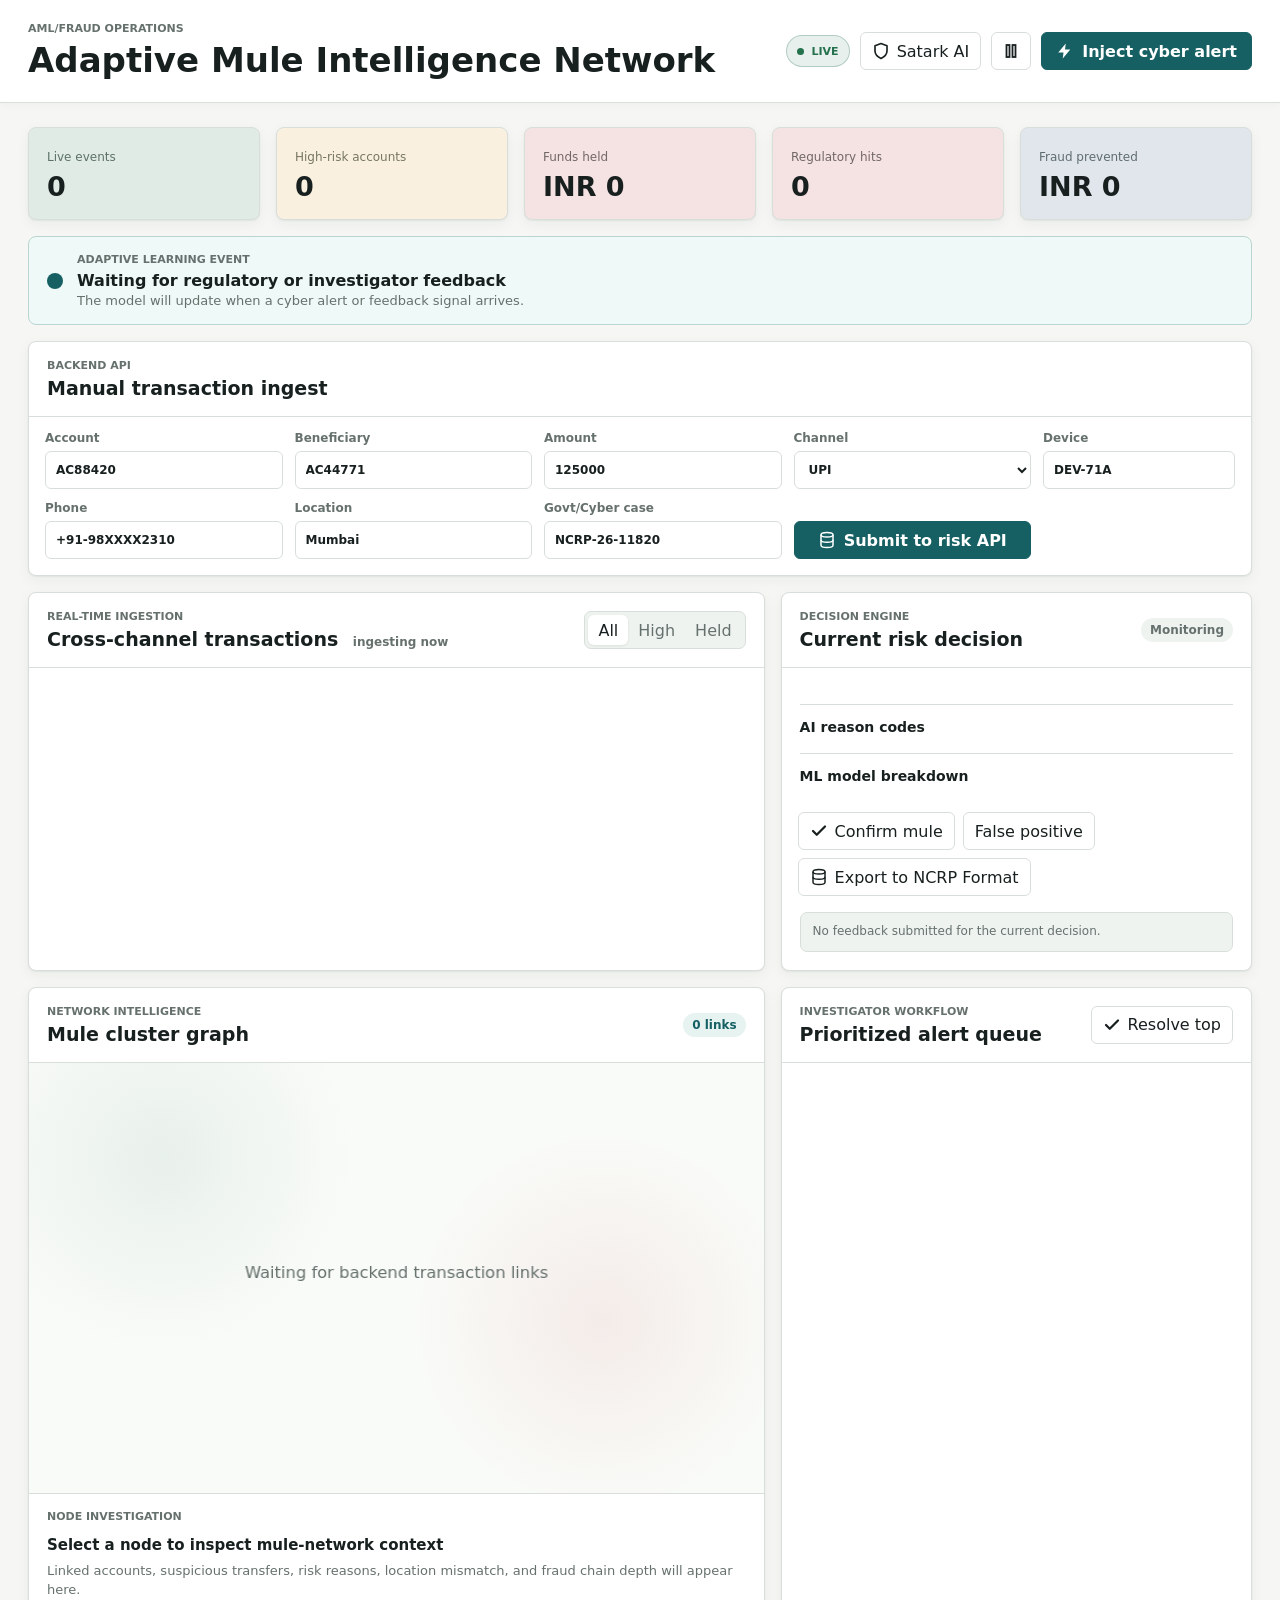
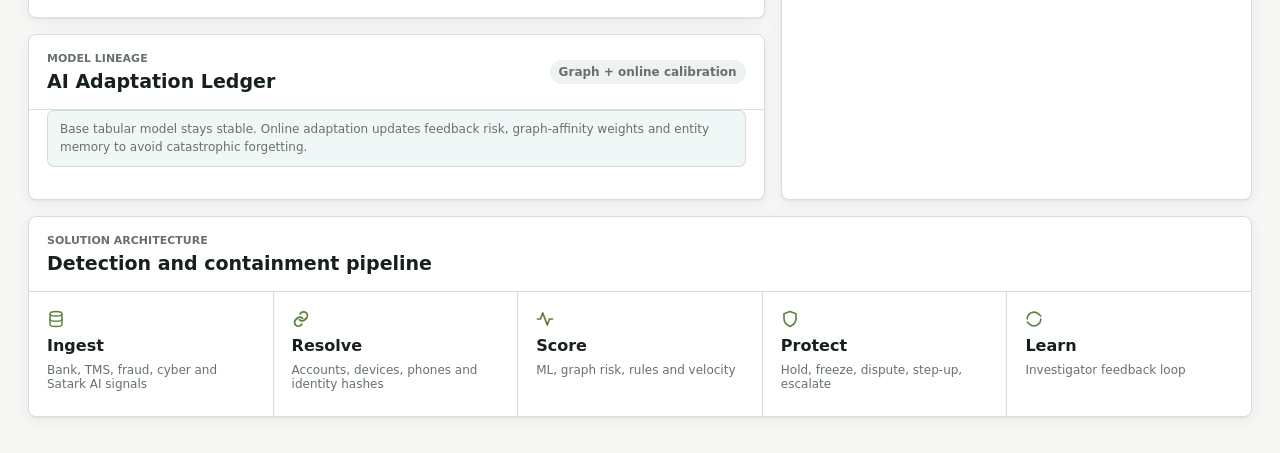
==== commit 8c7b0bde: "Add adaptation ledger and deployment config" ====
--- a/frontend/index.html
+++ b/frontend/index.html
@@ -9,7 +9,7 @@
   <body>
     <header class="app-header">
       <div>
-        <p class="eyebrow">AI/ML fraud operations</p>
+        <p class="eyebrow">AML/FRAUD OPERATIONS</p>
         <h1>Adaptive Mule Intelligence Network</h1>
       </div>
       <div class="header-actions">
@@ -154,8 +154,13 @@
               Confirm mule
             </button>
             <button id="falsePositive" class="text-button">False positive</button>
+            <button id="exportNcrp" class="text-button" type="button">
+              <span data-icon="database"></span>
+              Export to NCRP Format
+            </button>
           </div>
           <div id="feedbackStatus" class="feedback-status" aria-live="polite">No feedback submitted for the current decision.</div>
+          <pre id="ncrpOutput" class="ncrp-output" hidden></pre>
         </div>
 
         <div class="panel graph-panel">
@@ -188,6 +193,20 @@
           </div>
           <div id="alertQueue" class="alert-queue"></div>
         </div>
+
+        <div class="panel lineage-panel">
+          <div class="panel-heading">
+            <div>
+              <p class="eyebrow">Model lineage</p>
+              <h2>AI Adaptation Ledger</h2>
+            </div>
+            <span class="status-badge neutral">Graph + online calibration</span>
+          </div>
+          <div class="lineage-note">
+            Base tabular model stays stable. Online adaptation updates feedback risk, graph-affinity weights and entity memory to avoid catastrophic forgetting.
+          </div>
+          <div id="lineageList" class="lineage-list" aria-live="polite"></div>
+        </div>
       </section>
 
       <section class="panel architecture-panel">
@@ -207,6 +226,7 @@
       </section>
     </main>
 
+    <script src="config.js"></script>
     <script src="app.js"></script>
   </body>
 </html>
--- a/frontend/styles.css
+++ b/frontend/styles.css
@@ -1515,6 +1515,20 @@
   color: var(--warning);
 }
 
+.ncrp-output {
+  margin: 0 18px 18px;
+  max-height: 240px;
+  overflow: auto;
+  border: 1px solid rgba(22, 96, 100, 0.18);
+  border-radius: 7px;
+  background: #0f1918;
+  color: #e8f3ee;
+  font-size: 12px;
+  line-height: 1.45;
+  padding: 12px;
+  white-space: pre-wrap;
+}
+
 .graph-panel {
   grid-column: 1;
 }
@@ -1522,6 +1536,70 @@
 .queue-panel {
   grid-column: 2;
   grid-row: span 2;
+}
+
+.lineage-panel {
+  grid-column: 1;
+}
+
+.lineage-note {
+  margin: 0 18px 14px;
+  border: 1px solid rgba(22, 96, 100, 0.16);
+  border-radius: 7px;
+  background: rgba(22, 96, 100, 0.06);
+  color: var(--muted);
+  font-size: 12px;
+  line-height: 1.45;
+  padding: 10px 12px;
+}
+
+.lineage-list {
+  display: grid;
+  gap: 10px;
+  padding: 0 18px 18px;
+}
+
+.lineage-item {
+  display: grid;
+  grid-template-columns: 74px minmax(0, 1fr);
+  gap: 12px;
+  border: 1px solid var(--line);
+  border-left: 4px solid rgba(22, 96, 100, 0.62);
+  border-radius: 7px;
+  background: var(--surface-soft);
+  padding: 12px;
+  box-shadow: var(--shadow-sm);
+}
+
+.lineage-item time {
+  color: var(--muted);
+  font-size: 12px;
+  font-weight: 700;
+}
+
+.lineage-item span,
+.lineage-item small {
+  display: block;
+  color: var(--muted);
+  font-size: 11px;
+  line-height: 1.4;
+}
+
+.lineage-item strong {
+  display: block;
+  margin: 3px 0;
+  font-size: 14px;
+}
+
+.lineage-item p {
+  margin: 0 0 6px;
+  color: var(--ink);
+  font-size: 12px;
+  line-height: 1.45;
+}
+
+.lineage-item.empty {
+  border-left-color: rgba(179, 107, 22, 0.5);
 }
 
 canvas {
@@ -1630,6 +1708,7 @@
 
   .graph-panel,
   .queue-panel,
+  .lineage-panel,
   .selfcheck-card,
   .selfcheck-result-panel,
   .selfcheck-history-panel,
